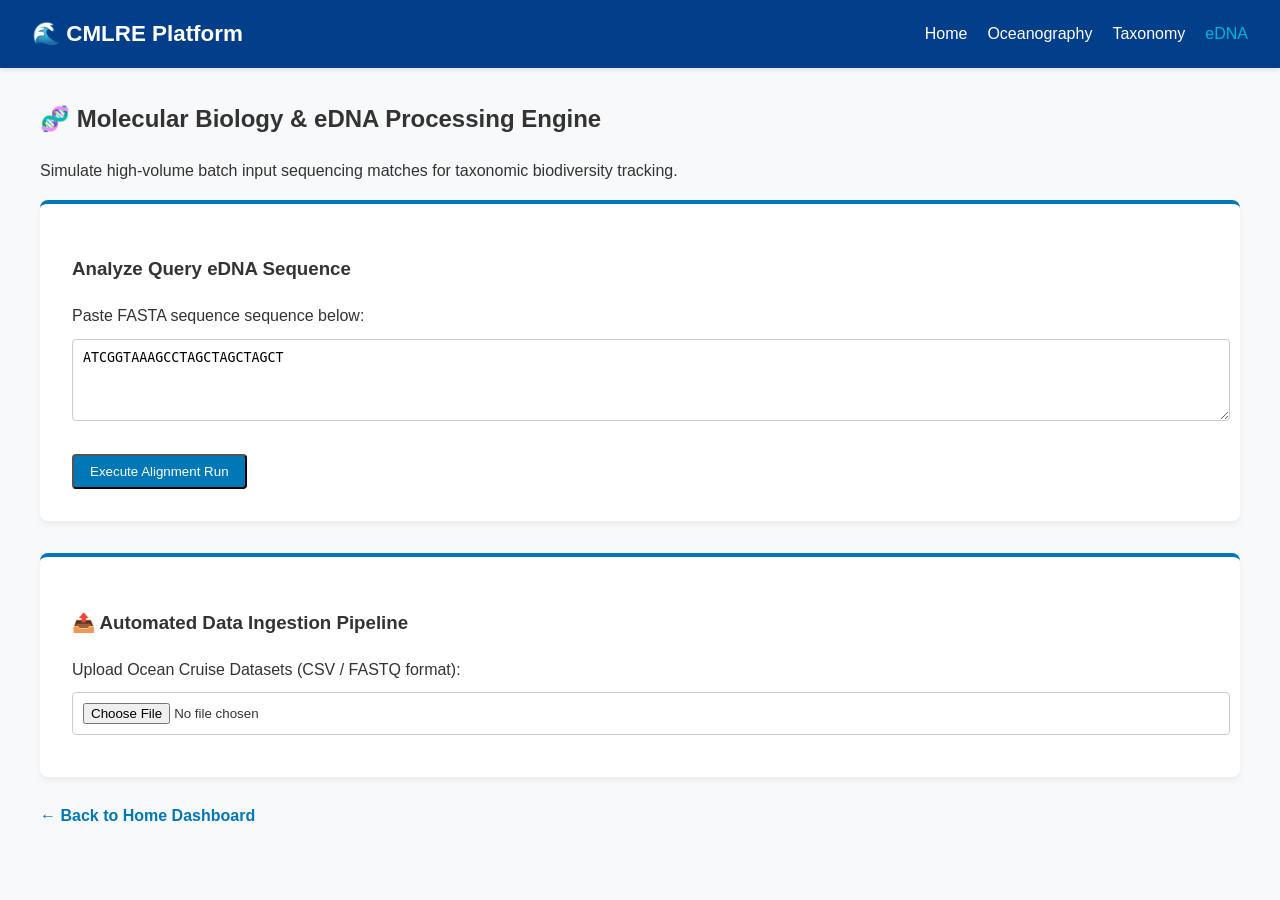
==== edna.html @ 7a2dec57 "Add files via upload" ====
<!DOCTYPE html>
<html lang="en">
<head>
    <meta charset="UTF-8">
    <meta name="viewport" content="width=device-width, initial-scale=1.0">
    <title>eDNA Data - CMLRE</title>
    <link rel="stylesheet" href="style.css">
    <style>
        textarea, input[type="file"] {
            width: 100%;
            padding: 10px;
            margin: 10px 0;
            border-radius: 4px;
            border: 1px solid #ccc;
        }
    </style>
</head>
<body>

    <nav>
        <div class="logo">🌊 CMLRE Platform</div>
        <ul>
            <li><a href="index.html">Home</a></li>
            <li><a href="oceanography.html">Oceanography</a></li>
            <li><a href="taxonomy.html">Taxonomy</a></li>
            <li><a href="edna.html" class="active">eDNA</a></li>
        </ul>
    </nav>

    <div class="container">
        <h2>🧬 Molecular Biology & eDNA Processing Engine</h2>
        <p>Simulate high-volume batch input sequencing matches for taxonomic biodiversity tracking.</p>

        <div class="card">
            <h3>Analyze Query eDNA Sequence</h3>
            <label for="sequence">Paste FASTA sequence sequence below:</label>
            <textarea id="sequence" rows="4">ATCGGTAAAGCCTAGCTAGCTAGCT</textarea>
            <button class="btn" onclick="runMatch()">Execute Alignment Run</button>
            
            <p id="result-box" style="margin-top: 15px; font-weight: bold; color: green; display: none;">
                ✅ Sequence Match Log Verified: 98.7% match alignment profile mapped to 'Sardinella longiceps'.
            </p>
        </div>

        <div class="card" style="margin-top: 2rem;">
            <h3>📤 Automated Data Ingestion Pipeline</h3>
            <label>Upload Ocean Cruise Datasets (CSV / FASTQ format):</label>
            <input type="file" onchange="alert('Dataset accepted into processing system pipeline queue using Darwin Core metadata rules.')">
        </div>
        <br>
        <a href="index.html" style="text-decoration: none; color: var(--secondary-color); font-weight: bold;">&larr; Back to Home Dashboard</a>
    </div>

    <script>
        function runMatch() {
            document.getElementById('result-box').style.display = 'block';
        }
    </script>
</body>
</html>
---- style.css ----
/* style.css */
:root {
    --primary-color: #023e8a;
    --secondary-color: #0077b6;
    --accent-color: #00b4d8;
    --bg-color: #f8f9fa;
    --text-color: #333;
    --card-bg: #ffffff;
}

body {
    font-family: 'Segoe UI', Tahoma, Geneva, Verdana, sans-serif;
    margin: 0;
    padding: 0;
    background-color: var(--bg-color);
    color: var(--text-color);
    line-height: 1.6;
}

/* Navigation Bar Styles */
nav {
    background-color: var(--primary-color);
    padding: 1rem 2rem;
    display: flex;
    justify-content: space-between;
    align-items: center;
    box-shadow: 0 2px 5px rgba(0,0,0,0.1);
}

nav .logo {
    color: white;
    font-size: 1.4rem;
    font-weight: bold;
}

nav ul {
    list-style: none;
    display: flex;
    margin: 0;
    padding: 0;
}

nav ul li {
    margin-left: 20px;
}

nav ul li a {
    color: white;
    text-decoration: none;
    font-weight: 500;
    transition: color 0.3s;
}

nav ul li a:hover, nav ul li a.active {
    color: var(--accent-color);
}

/* Main Layout */
.container {
    max-width: 1200px;
    margin: 2rem auto;
    padding: 0 2rem;
}

.hero {
    background: linear-gradient(135deg, var(--primary-color), var(--secondary-color));
    color: white;
    padding: 3rem 2rem;
    border-radius: 8px;
    margin-bottom: 2rem;
}

/* Grid Layout for Hyperlink Cards */
.grid {
    display: grid;
    grid-template-columns: repeat(auto-fit, minmax(300px, 1fr));
    gap: 2rem;
    margin-top: 2rem;
}

.card {
    background: var(--card-bg);
    padding: 2rem;
    border-radius: 8px;
    box-shadow: 0 4px 6px rgba(0,0,0,0.05);
    border-top: 4px solid var(--secondary-color);
    transition: transform 0.2s;
}

.card:hover {
    transform: translateY(-5px);
}

.btn {
    display: inline-block;
    background-color: var(--secondary-color);
    color: white;
    padding: 0.5rem 1rem;
    text-decoration: none;
    border-radius: 4px;
    margin-top: 1rem;
    transition: background 0.3s;
}

.btn:hover {
    background-color: var(--primary-color);
}

/* Table styles */
table {
    width: 100%;
    border-collapse: collapse;
    margin: 1.5rem 0;
}

table, th, td {
    border: 1px solid #ddd;
}

th, td {
    padding: 12px;
    text-align: left;
}

th {
    background-color: var(--primary-color);
    color: white;
}
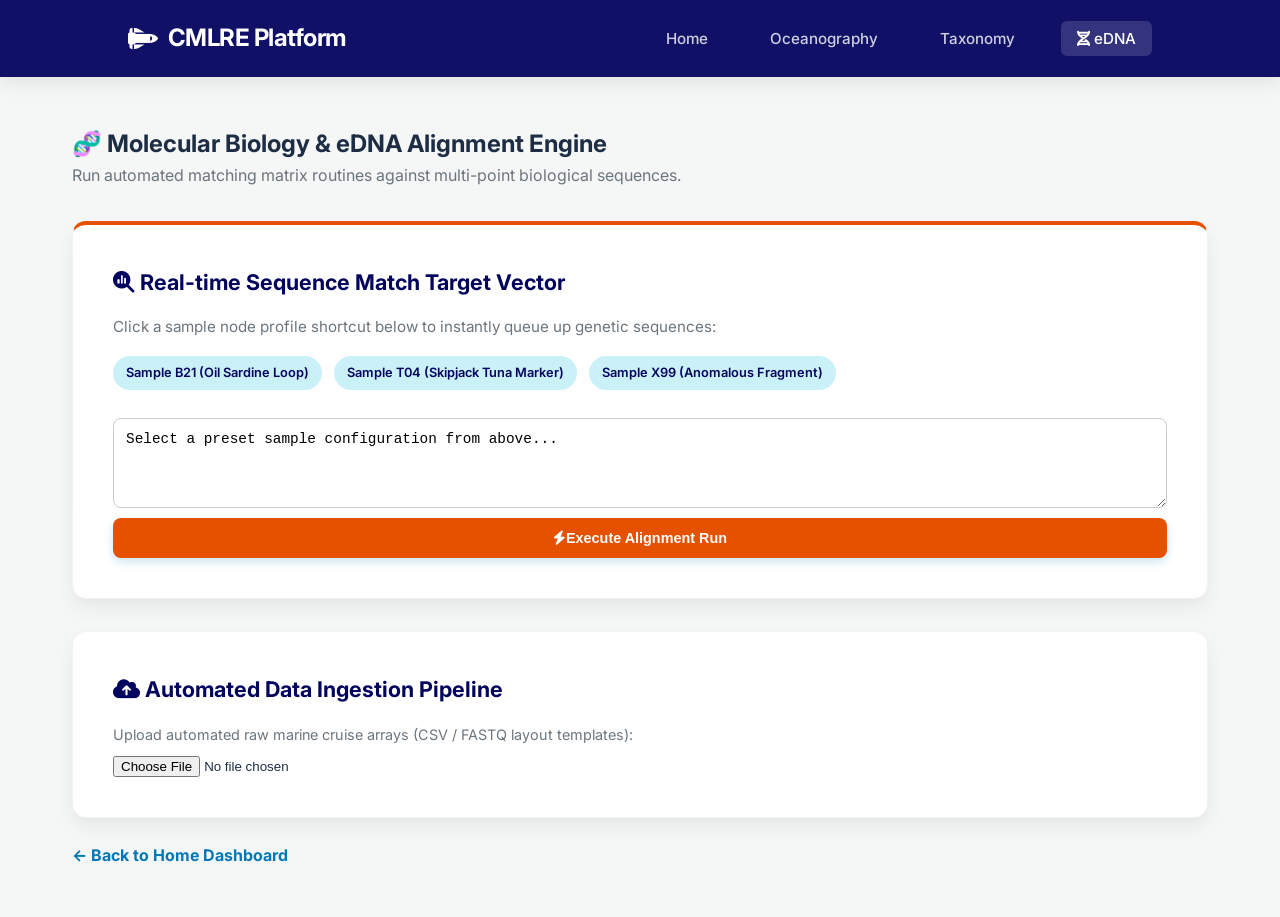
==== commit 3b58cf56: "Add files via upload" ====
--- a/edna.html
+++ b/edna.html
@@ -5,55 +5,103 @@
     <meta name="viewport" content="width=device-width, initial-scale=1.0">
     <title>eDNA Data - CMLRE</title>
     <link rel="stylesheet" href="style.css">
+    <link rel="stylesheet" href="https://cdnjs.cloudflare.com/ajax/libs/font-awesome/6.4.0/css/all.min.css">
     <style>
-        textarea, input[type="file"] {
-            width: 100%;
-            padding: 10px;
-            margin: 10px 0;
-            border-radius: 4px;
-            border: 1px solid #ccc;
+        textarea { width: 100%; padding: 12px; margin: 10px 0; border-radius: 8px; border: 1px solid #ccc; font-family: monospace; font-size: 0.9rem; }
+        .sample-chip {
+            display: inline-block;
+            background: #caf0f8;
+            color: #03045e;
+            padding: 6px 12px;
+            border-radius: 20px;
+            font-size: 0.8rem;
+            font-weight: 600;
+            margin-right: 8px;
+            margin-bottom: 10px;
+            cursor: pointer;
+            border: 1px solid transparent;
+            transition: all 0.2s;
         }
+        .sample-chip:hover { background: #0077b6; color: white; }
     </style>
 </head>
 <body>
 
     <nav>
-        <div class="logo">🌊 CMLRE Platform</div>
+        <div class="logo"><i class="fa-solid fa-shuttle-space"></i> CMLRE Platform</div>
         <ul>
             <li><a href="index.html">Home</a></li>
             <li><a href="oceanography.html">Oceanography</a></li>
             <li><a href="taxonomy.html">Taxonomy</a></li>
-            <li><a href="edna.html" class="active">eDNA</a></li>
+            <li><a href="edna.html" class="active"><i class="fa-solid fa-dna"></i> eDNA</a></li>
         </ul>
     </nav>
 
     <div class="container">
-        <h2>🧬 Molecular Biology & eDNA Processing Engine</h2>
-        <p>Simulate high-volume batch input sequencing matches for taxonomic biodiversity tracking.</p>
+        <h2>🧬 Molecular Biology & eDNA Alignment Engine</h2>
+        <p style="color: #6c757d; margin-bottom: 2rem;">Run automated matching matrix routines against multi-point biological sequences.</p>
 
-        <div class="card">
-            <h3>Analyze Query eDNA Sequence</h3>
-            <label for="sequence">Paste FASTA sequence sequence below:</label>
-            <textarea id="sequence" rows="4">ATCGGTAAAGCCTAGCTAGCTAGCT</textarea>
-            <button class="btn" onclick="runMatch()">Execute Alignment Run</button>
+        <div class="card" style="border-top: 4px solid #e65100;">
+            <h3><i class="fa-solid fa-magnifying-glass-chart"></i> Real-time Sequence Match Target Vector</h3>
+            <p style="margin-bottom: 1rem;">Click a sample node profile shortcut below to instantly queue up genetic sequences:</p>
             
-            <p id="result-box" style="margin-top: 15px; font-weight: bold; color: green; display: none;">
-                ✅ Sequence Match Log Verified: 98.7% match alignment profile mapped to 'Sardinella longiceps'.
-            </p>
+            <div style="margin-bottom: 0.5rem;">
+                <div class="sample-chip" onclick="loadSequence('sardine')">Sample B21 (Oil Sardine Loop)</div>
+                <div class="sample-chip" onclick="loadSequence('tuna')">Sample T04 (Skipjack Tuna Marker)</div>
+                <div class="sample-chip" onclick="loadSequence('unknown')">Sample X99 (Anomalous Fragment)</div>
+            </div>
+
+            <textarea id="sequence" rows="4">Select a preset sample configuration from above...</textarea>
+            
+            <button class="btn" style="background-color: #e65100; width: 100%;" onclick="runMatch()">
+                <i class="fa-solid fa-bolt"></i> Execute Alignment Run
+            </button>
+            
+            <div id="result-box" style="margin-top: 1.5rem; display: none;"></div>
         </div>
 
         <div class="card" style="margin-top: 2rem;">
-            <h3>📤 Automated Data Ingestion Pipeline</h3>
-            <label>Upload Ocean Cruise Datasets (CSV / FASTQ format):</label>
-            <input type="file" onchange="alert('Dataset accepted into processing system pipeline queue using Darwin Core metadata rules.')">
+            <h3><i class="fa-solid fa-cloud-arrow-up"></i> Automated Data Ingestion Pipeline</h3>
+            <label style="font-size: 0.9rem; color: #6c757d;">Upload automated raw marine cruise arrays (CSV / FASTQ layout templates):</label>
+            <input type="file" style="width:100%; margin-top:10px;" onchange="alert('Dataset successfully added to standard background indexing arrays using Darwin Core rule parameters.')">
         </div>
         <br>
-        <a href="index.html" style="text-decoration: none; color: var(--secondary-color); font-weight: bold;">&larr; Back to Home Dashboard</a>
+        <a href="index.html" style="text-decoration: none; color: #0077b6; font-weight: bold;">&larr; Back to Home Dashboard</a>
     </div>
 
     <script>
+        const sequences = {
+            sardine: "AAGCTGGTTACGTTACGCTAGCTAGCTAGCTAGC",
+            tuna: "CGTTAAGCCGATCGATCGATCGAATCGGGCTAA",
+            unknown: "TTTTTTTXXGGGGCCCCAAAATTT"
+        };
+
+        function loadSequence(key) {
+            document.getElementById('sequence').value = sequences[key];
+            document.getElementById('result-box').style.display = 'none'; // reset output view
+        }
+
         function runMatch() {
-            document.getElementById('result-box').style.display = 'block';
+            const seq = document.getElementById('sequence').value;
+            const resBox = document.getElementById('result-box');
+            resBox.style.display = 'block';
+            
+            if (seq.includes("ACGTTAC")) {
+                resBox.innerHTML = `<div style="background: #e8f5e9; color: #2a9d8f; padding: 15px; border-radius: 8px; border-left: 5px solid #2a9d8f;">
+                    <strong>✅ Alignment Success (98.7% Confidence)</strong><br>
+                    Matched Species: Sardinella longiceps (Indian Oil Sardine)<br>Locus: 12S rRNA Gene Loop
+                </div>`;
+            } else if (seq.includes("CGTTAAG")) {
+                resBox.innerHTML = `<div style="background: #e1f5fe; color: #0077b6; padding: 15px; border-radius: 8px; border-left: 5px solid #0077b6;">
+                    <strong>✅ Alignment Success (95.4% Confidence)</strong><br>
+                    Matched Species: Katsuwonus pelamis (Skipjack Tuna)<br>Locus: COI Barcode Fragment
+                </div>`;
+            } else {
+                resBox.innerHTML = `<div style="background: #ffebee; color: #c30000; padding: 15px; border-radius: 8px; border-left: 5px solid #c30000;">
+                    <strong>⚠️ Unknown Sequence Array Mapped</strong><br>
+                    No immediate match located in reference directory log registry indices.
+                </div>`;
+            }
         }
     </script>
 </body>
--- a/style.css
+++ b/style.css
@@ -1,128 +1,221 @@
 /* style.css */
+@import url('https://fonts.googleapis.com/css2?family=Inter:wght@300;400;500;600;700&display=swap');
+
 :root {
-    --primary-color: #023e8a;
-    --secondary-color: #0077b6;
-    --accent-color: #00b4d8;
-    --bg-color: #f8f9fa;
-    --text-color: #333;
+    --primary: #03045e;
+    --secondary: #0077b6;
+    --accent: #00b4d8;
+    --light-accent: #caf0f8;
+    --bg-color: #f4f7f6;
+    --text-main: #1d2d44;
     --card-bg: #ffffff;
 }
 
-body {
-    font-family: 'Segoe UI', Tahoma, Geneva, Verdana, sans-serif;
+* {
+    box-sizing: border-box;
     margin: 0;
     padding: 0;
+}
+
+body {
+    font-family: 'Inter', sans-serif;
     background-color: var(--bg-color);
-    color: var(--text-color);
+    color: var(--text-main);
     line-height: 1.6;
 }
 
-/* Navigation Bar Styles */
+/* Premium Navbar */
 nav {
-    background-color: var(--primary-color);
-    padding: 1rem 2rem;
+    background: rgba(3, 4, 94, 0.95);
+    backdrop-filter: blur(10px);
+    padding: 1.2rem 10%;
     display: flex;
     justify-content: space-between;
     align-items: center;
-    box-shadow: 0 2px 5px rgba(0,0,0,0.1);
+    position: sticky;
+    top: 0;
+    z-index: 1000;
+    box-shadow: 0 4px 20px rgba(0, 0, 0, 0.1);
 }
 
 nav .logo {
-    color: white;
-    font-size: 1.4rem;
-    font-weight: bold;
+    color: #fff;
+    font-size: 1.5rem;
+    font-weight: 700;
+    letter-spacing: -0.5px;
+    display: flex;
+    align-items: center;
+    gap: 10px;
 }
 
 nav ul {
     list-style: none;
     display: flex;
-    margin: 0;
-    padding: 0;
-}
-
-nav ul li {
-    margin-left: 20px;
+    gap: 30px;
 }
 
 nav ul li a {
-    color: white;
+    color: rgba(255, 255, 255, 0.8);
     text-decoration: none;
     font-weight: 500;
-    transition: color 0.3s;
+    font-size: 0.95rem;
+    transition: all 0.3s ease;
+    padding: 8px 16px;
+    border-radius: 6px;
 }
 
 nav ul li a:hover, nav ul li a.active {
-    color: var(--accent-color);
-}
-
-/* Main Layout */
+    color: #fff;
+    background: rgba(255, 255, 255, 0.15);
+}
+
+/* Container spacing */
 .container {
     max-width: 1200px;
-    margin: 2rem auto;
+    margin: 3rem auto;
     padding: 0 2rem;
 }
 
+/* Hero Section Banner */
 .hero {
-    background: linear-gradient(135deg, var(--primary-color), var(--secondary-color));
+    background: linear-gradient(135deg, #03045e 0%, #0077b6 100%);
     color: white;
-    padding: 3rem 2rem;
-    border-radius: 8px;
-    margin-bottom: 2rem;
-}
-
-/* Grid Layout for Hyperlink Cards */
+    padding: 4rem 3rem;
+    border-radius: 16px;
+    margin-bottom: 3rem;
+    box-shadow: 0 10px 30px rgba(0, 119, 182, 0.2);
+    position: relative;
+    overflow: hidden;
+}
+
+.hero h1 {
+    font-size: 2.8rem;
+    font-weight: 700;
+    margin-bottom: 1rem;
+    letter-spacing: -1px;
+}
+
+.hero p {
+    font-size: 1.2rem;
+    color: var(--light-accent);
+    font-weight: 300;
+}
+
+/* Dashboard Information Sections */
+section h2 {
+    font-size: 1.8rem;
+    margin-bottom: 1rem;
+    position: relative;
+    display: inline-block;
+}
+
+section h2::after {
+    content: '';
+    position: absolute;
+    width: 50%;
+    height: 4px;
+    bottom: -6px;
+    left: 0;
+    background-color: var(--accent);
+    border-radius: 2px;
+}
+
+/* Responsive Grid Cards */
 .grid {
     display: grid;
-    grid-template-columns: repeat(auto-fit, minmax(300px, 1fr));
-    gap: 2rem;
-    margin-top: 2rem;
+    grid-template-columns: repeat(auto-fit, minmax(320px, 1fr));
+    gap: 2.5rem;
+    margin-top: 3rem;
 }
 
 .card {
     background: var(--card-bg);
-    padding: 2rem;
+    padding: 2.5rem;
+    border-radius: 14px;
+    box-shadow: 0 4px 6px rgba(0,0,0,0.02), 0 10px 20px rgba(0,0,0,0.05);
+    transition: all 0.4s cubic-bezier(0.165, 0.84, 0.44, 1);
+    border: 1px solid rgba(0,0,0,0.05);
+    display: flex;
+    flex-direction: column;
+    justify-content: space-between;
+}
+
+.card:hover {
+    transform: translateY(-8px);
+    box-shadow: 0 20px 38px rgba(0,0,0,0.13);
+    border-color: var(--accent);
+}
+
+.card h3 {
+    font-size: 1.35rem;
+    margin-bottom: 1rem;
+    color: var(--primary);
+}
+
+.card p {
+    color: #6c757d;
+    font-size: 0.95rem;
+    margin-bottom: 1.5rem;
+}
+
+/* Premium Action Buttons */
+.btn {
+    display: inline-flex;
+    align-items: center;
+    justify-content: center;
+    background-color: var(--secondary);
+    color: white;
+    padding: 0.75rem 1.5rem;
+    text-decoration: none;
     border-radius: 8px;
-    box-shadow: 0 4px 6px rgba(0,0,0,0.05);
-    border-top: 4px solid var(--secondary-color);
-    transition: transform 0.2s;
-}
-
-.card:hover {
-    transform: translateY(-5px);
-}
-
-.btn {
-    display: inline-block;
-    background-color: var(--secondary-color);
-    color: white;
-    padding: 0.5rem 1rem;
-    text-decoration: none;
-    border-radius: 4px;
-    margin-top: 1rem;
-    transition: background 0.3s;
+    font-weight: 600;
+    font-size: 0.9rem;
+    transition: all 0.3s ease;
+    border: none;
+    cursor: pointer;
+    box-shadow: 0 4px 10px rgba(0, 119, 182, 0.2);
 }
 
 .btn:hover {
-    background-color: var(--primary-color);
-}
-
-/* Table styles */
+    background-color: var(--primary);
+    box-shadow: 0 6px 14px rgba(3, 4, 94, 0.3);
+}
+
+/* Elegant Tables */
 table {
     width: 100%;
-    border-collapse: collapse;
-    margin: 1.5rem 0;
-}
-
-table, th, td {
-    border: 1px solid #ddd;
+    border-collapse: separate;
+    border-spacing: 0;
+    margin: 2rem 0;
+    border-radius: 10px;
+    overflow: hidden;
+    box-shadow: 0 4px 15px rgba(0,0,0,0.04);
 }
 
 th, td {
-    padding: 12px;
+    padding: 16px 20px;
     text-align: left;
 }
 
 th {
-    background-color: var(--primary-color);
+    background-color: var(--primary);
     color: white;
+    font-weight: 600;
+    text-transform: uppercase;
+    font-size: 0.8rem;
+    letter-spacing: 0.5px;
+}
+
+td {
+    background-color: #fff;
+    border-bottom: 1px solid #eef2f3;
+    font-size: 0.95rem;
+}
+
+tr:last-child td {
+    border-bottom: none;
+}
+
+tr:hover td {
+    background-color: #f8fafd;
 }
